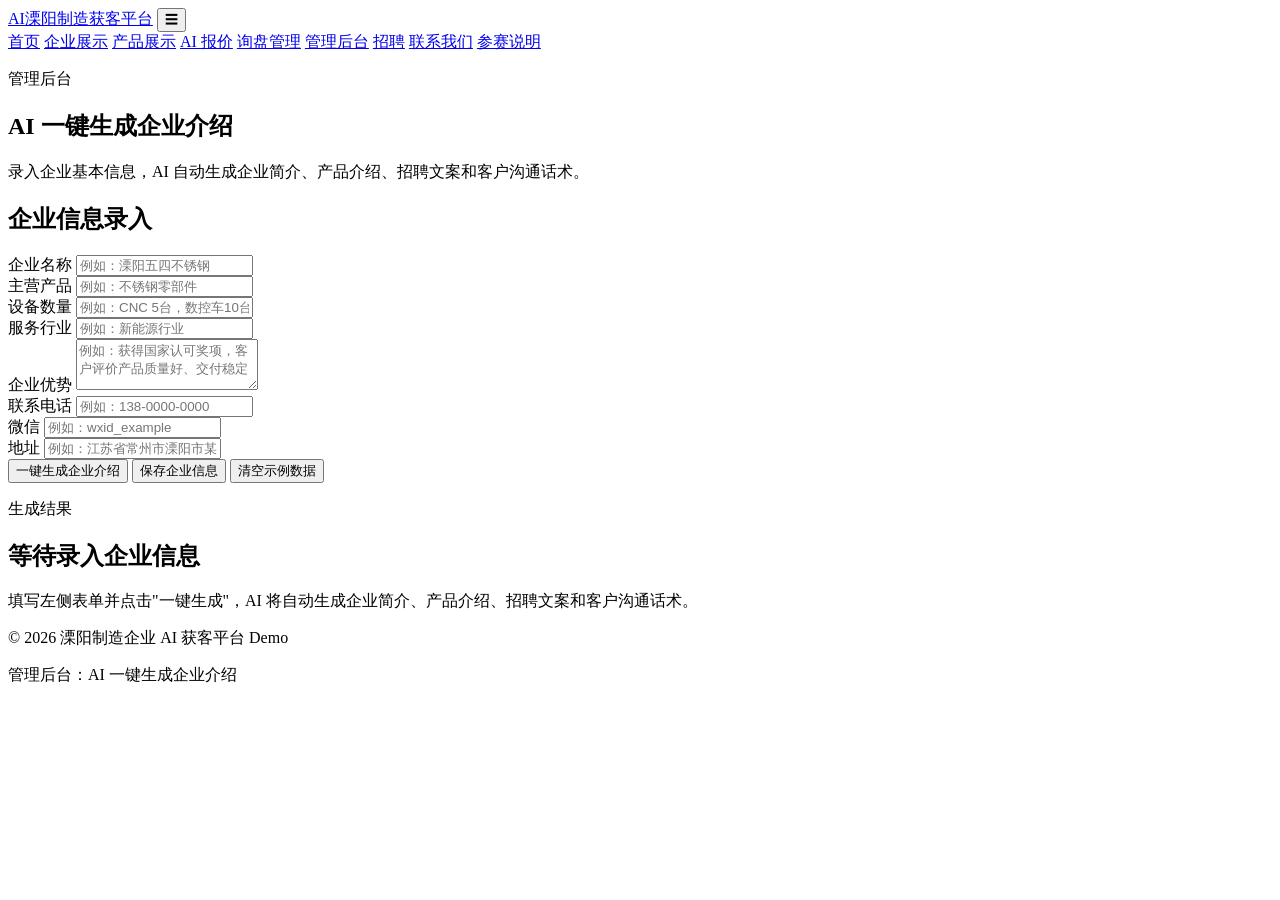
==== admin.html @ 5c90553e "Add files via upload" ====
<!DOCTYPE html>
<html lang="zh-CN">
<head>
  <meta charset="UTF-8">
  <meta name="viewport" content="width=device-width, initial-scale=1.0">
  <title>管理后台 | 溧阳制造企业 AI 获客平台</title>
  <link rel="stylesheet" href="css/style.css">
</head>
<body>
  <header class="site-header">
    <nav class="navbar">
      <a class="brand" href="index.html"><span class="brand-mark">AI</span><span>溧阳制造获客平台</span></a>
      <button class="nav-toggle" aria-label="打开导航">☰</button>
      <div class="nav-links">
        <a href="index.html">首页</a>
        <a href="enterprise.html">企业展示</a>
        <a href="products.html">产品展示</a>
        <a href="quote.html">AI 报价</a>
        <a href="leads.html">询盘管理</a>
        <a href="admin.html" class="active">管理后台</a>
        <a href="jobs.html">招聘</a>
        <a href="contact.html">联系我们</a>
        <a href="competition.html" class="nav-highlight">参赛说明</a>
      </div>
    </nav>
  </header>

  <main>
    <section class="page-hero">
      <p class="eyebrow">管理后台</p>
      <h1>AI 一键生成企业介绍</h1>
      <p>录入企业基本信息，AI 自动生成企业简介、产品介绍、招聘文案和客户沟通话术。</p>
    </section>

    <section class="section admin-section">
      <div class="admin-form-wrapper">
        <form class="admin-form" id="adminForm">
          <h2>企业信息录入</h2>
          <div class="form-row">
            <label for="companyName">企业名称</label>
            <input id="companyName" type="text" placeholder="例如：溧阳五四不锈钢" required>
          </div>
          <div class="form-row">
            <label for="mainProduct">主营产品</label>
            <input id="mainProduct" type="text" placeholder="例如：不锈钢零部件" required>
          </div>
          <div class="form-row">
            <label for="equipment">设备数量</label>
            <input id="equipment" type="text" placeholder="例如：CNC 5台，数控车10台" required>
          </div>
          <div class="form-row">
            <label for="serviceIndustry">服务行业</label>
            <input id="serviceIndustry" type="text" placeholder="例如：新能源行业" required>
          </div>
          <div class="form-row">
            <label for="advantages">企业优势</label>
            <textarea id="advantages" rows="3" placeholder="例如：获得国家认可奖项，客户评价产品质量好、交付稳定" required></textarea>
          </div>
          <div class="form-row">
            <label for="phone">联系电话</label>
            <input id="phone" type="text" placeholder="例如：138-0000-0000">
          </div>
          <div class="form-row">
            <label for="wechat">微信</label>
            <input id="wechat" type="text" placeholder="例如：wxid_example">
          </div>
          <div class="form-row">
            <label for="address">地址</label>
            <input id="address" type="text" placeholder="例如：江苏省常州市溧阳市某工业园区">
          </div>
          <div class="form-actions full">
            <button class="btn primary" type="submit">一键生成企业介绍</button>
            <button class="btn secondary" type="button" id="saveAdminData">保存企业信息</button>
            <button class="btn ghost" type="button" id="clearAdminData">清空示例数据</button>
          </div>
        </form>
      </div>

      <aside class="admin-result" id="adminResult">
        <p class="eyebrow">生成结果</p>
        <h2>等待录入企业信息</h2>
        <p>填写左侧表单并点击"一键生成"，AI 将自动生成企业简介、产品介绍、招聘文案和客户沟通话术。</p>
      </aside>
    </section>
  </main>

  <footer class="site-footer">
    <p>© 2026 溧阳制造企业 AI 获客平台 Demo</p>
    <p>管理后台：AI 一键生成企业介绍</p>
  </footer>

  <script src="js/app.js"></script>
</body>
</html>
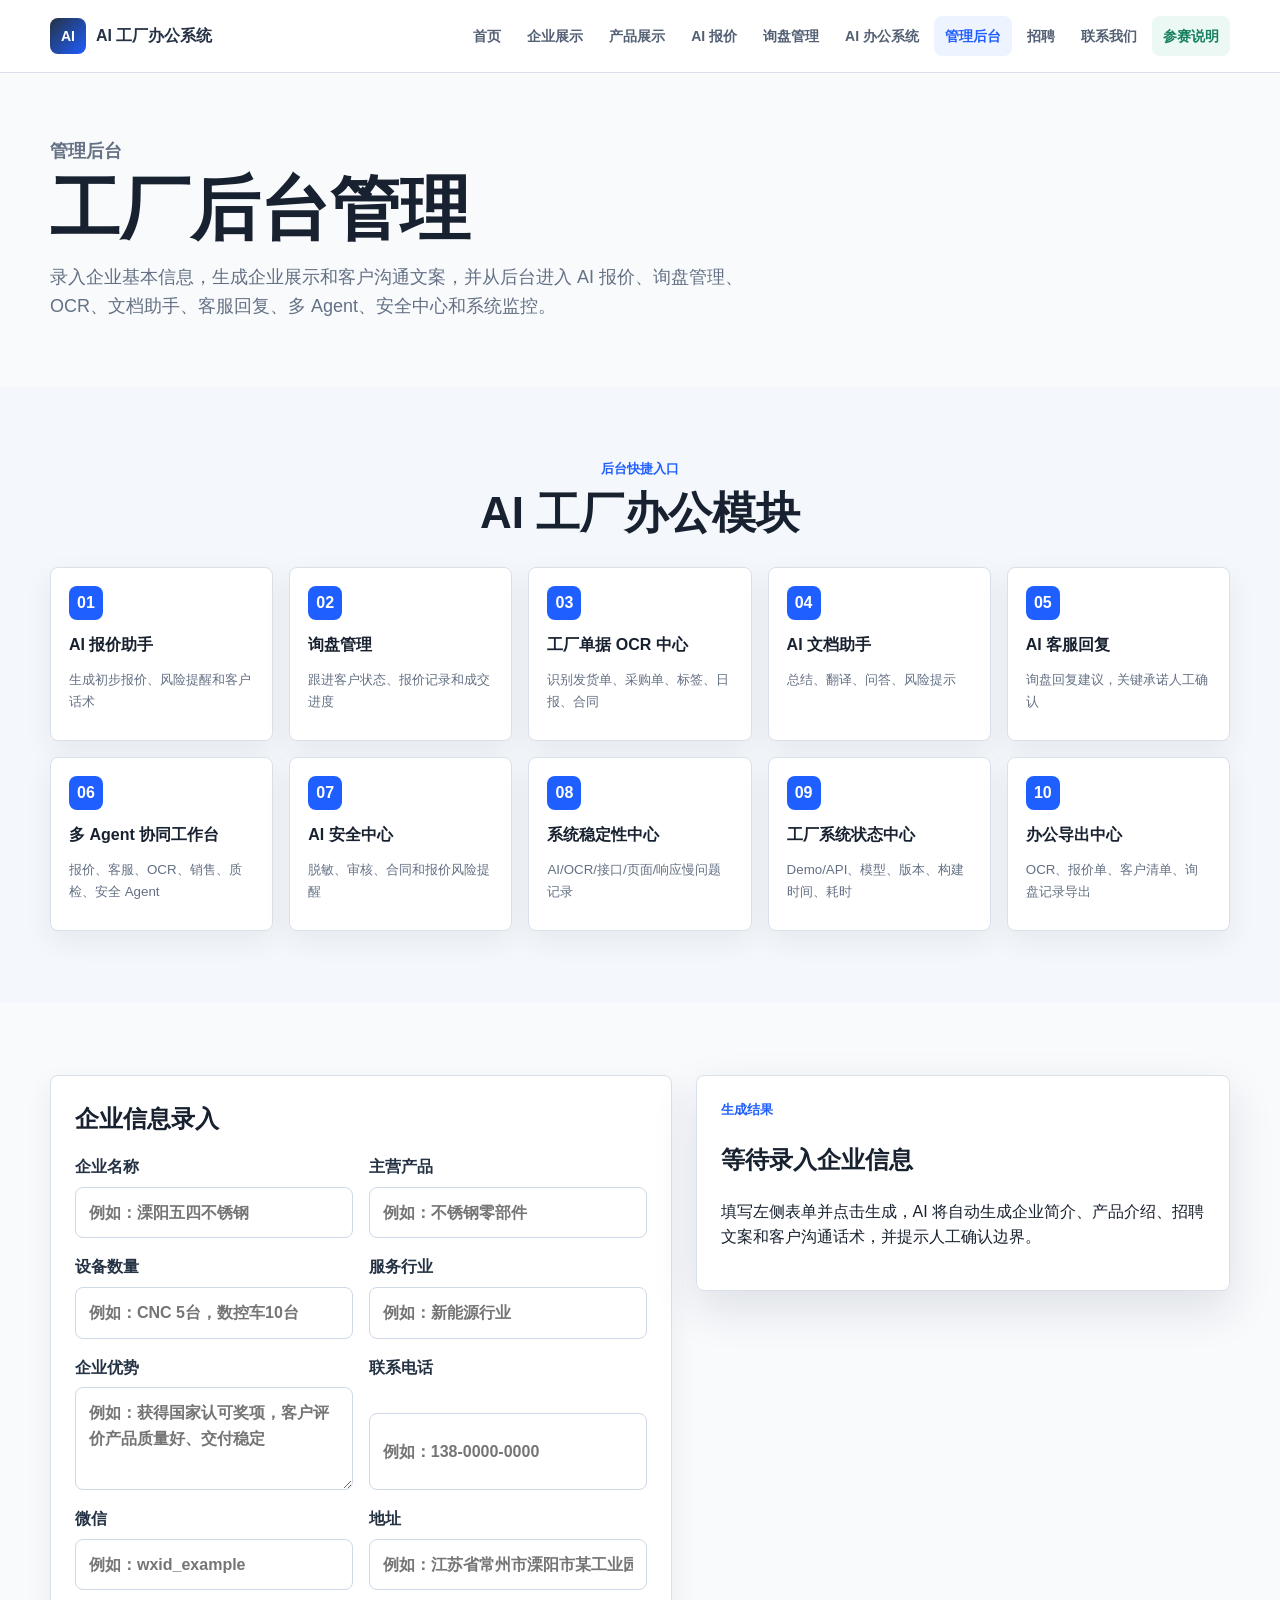
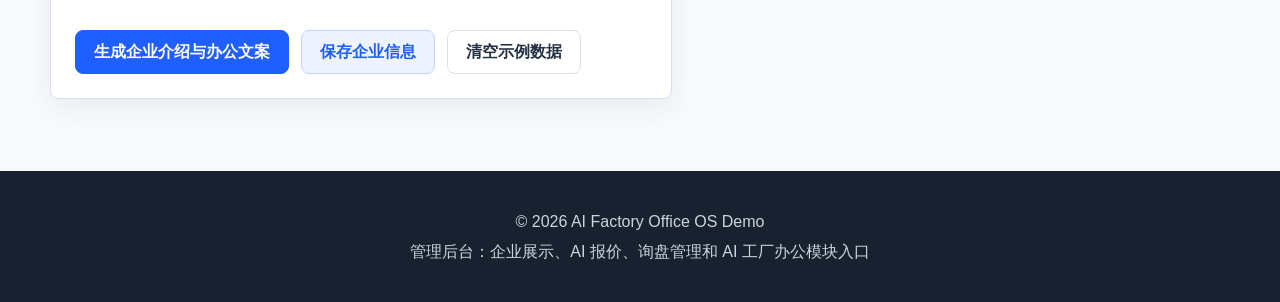
==== commit e8ffe2f4: "feat: integrate factory AI features into Liyang manufacturing platform" ====
--- a/admin.html
+++ b/admin.html
@@ -3,13 +3,14 @@
 <head>
   <meta charset="UTF-8">
   <meta name="viewport" content="width=device-width, initial-scale=1.0">
-  <title>管理后台 | 溧阳制造企业 AI 获客平台</title>
+  <link rel="icon" href="favicon.svg" type="image/svg+xml">
+  <title>管理后台 | AI 工厂办公系统</title>
   <link rel="stylesheet" href="css/style.css">
 </head>
 <body>
   <header class="site-header">
     <nav class="navbar">
-      <a class="brand" href="index.html"><span class="brand-mark">AI</span><span>溧阳制造获客平台</span></a>
+      <a class="brand" href="index.html"><span class="brand-mark">AI</span><span>AI 工厂办公系统</span></a>
       <button class="nav-toggle" aria-label="打开导航">☰</button>
       <div class="nav-links">
         <a href="index.html">首页</a>
@@ -17,6 +18,7 @@
         <a href="products.html">产品展示</a>
         <a href="quote.html">AI 报价</a>
         <a href="leads.html">询盘管理</a>
+        <a href="factory-office.html">AI 办公系统</a>
         <a href="admin.html" class="active">管理后台</a>
         <a href="jobs.html">招聘</a>
         <a href="contact.html">联系我们</a>
@@ -28,8 +30,27 @@
   <main>
     <section class="page-hero">
       <p class="eyebrow">管理后台</p>
-      <h1>AI 一键生成企业介绍</h1>
-      <p>录入企业基本信息，AI 自动生成企业简介、产品介绍、招聘文案和客户沟通话术。</p>
+      <h1>工厂后台管理</h1>
+      <p>录入企业基本信息，生成企业展示和客户沟通文案，并从后台进入 AI 报价、询盘管理、OCR、文档助手、客服回复、多 Agent、安全中心和系统监控。</p>
+    </section>
+
+    <section class="section compact-band" id="factoryOfficeEntrances">
+      <div class="section-heading">
+        <p class="eyebrow">后台快捷入口</p>
+        <h2>AI 工厂办公模块</h2>
+      </div>
+      <div class="module-grid">
+        <a href="quote.html" class="module-tile"><span>01</span><strong>AI 报价助手</strong><small>生成初步报价、风险提醒和客户话术</small></a>
+        <a href="leads.html" class="module-tile"><span>02</span><strong>询盘管理</strong><small>跟进客户状态、报价记录和成交进度</small></a>
+        <a href="factory-office.html#ocrCenter" class="module-tile"><span>03</span><strong>工厂单据 OCR 中心</strong><small>识别发货单、采购单、标签、日报、合同</small></a>
+        <a href="factory-office.html#docAssistant" class="module-tile"><span>04</span><strong>AI 文档助手</strong><small>总结、翻译、问答、风险提示</small></a>
+        <a href="factory-office.html#customerReply" class="module-tile"><span>05</span><strong>AI 客服回复</strong><small>询盘回复建议，关键承诺人工确认</small></a>
+        <a href="factory-office.html#agentDesk" class="module-tile"><span>06</span><strong>多 Agent 协同工作台</strong><small>报价、客服、OCR、销售、质检、安全 Agent</small></a>
+        <a href="factory-office.html#securityCenter" class="module-tile"><span>07</span><strong>AI 安全中心</strong><small>脱敏、审核、合同和报价风险提醒</small></a>
+        <a href="factory-office.html#stabilityCenter" class="module-tile"><span>08</span><strong>系统稳定性中心</strong><small>AI/OCR/接口/页面/响应慢问题记录</small></a>
+        <a href="factory-office.html#statusCenter" class="module-tile"><span>09</span><strong>工厂系统状态中心</strong><small>Demo/API、模型、版本、构建时间、耗时</small></a>
+        <a href="factory-office.html#exportCenter" class="module-tile"><span>10</span><strong>办公导出中心</strong><small>OCR、报价单、客户清单、询盘记录导出</small></a>
+      </div>
     </section>
 
     <section class="section admin-section">
@@ -69,7 +90,7 @@
             <input id="address" type="text" placeholder="例如：江苏省常州市溧阳市某工业园区">
           </div>
           <div class="form-actions full">
-            <button class="btn primary" type="submit">一键生成企业介绍</button>
+            <button class="btn primary" type="submit">生成企业介绍与办公文案</button>
             <button class="btn secondary" type="button" id="saveAdminData">保存企业信息</button>
             <button class="btn ghost" type="button" id="clearAdminData">清空示例数据</button>
           </div>
@@ -79,14 +100,14 @@
       <aside class="admin-result" id="adminResult">
         <p class="eyebrow">生成结果</p>
         <h2>等待录入企业信息</h2>
-        <p>填写左侧表单并点击"一键生成"，AI 将自动生成企业简介、产品介绍、招聘文案和客户沟通话术。</p>
+        <p>填写左侧表单并点击生成，AI 将自动生成企业简介、产品介绍、招聘文案和客户沟通话术，并提示人工确认边界。</p>
       </aside>
     </section>
   </main>
 
   <footer class="site-footer">
-    <p>© 2026 溧阳制造企业 AI 获客平台 Demo</p>
-    <p>管理后台：AI 一键生成企业介绍</p>
+    <p>© 2026 AI Factory Office OS Demo</p>
+    <p>管理后台：企业展示、AI 报价、询盘管理和 AI 工厂办公模块入口</p>
   </footer>
 
   <script src="js/app.js"></script>
--- a/css/style.css
+++ b/css/style.css
@@ -0,0 +1,1334 @@
+:root {
+  --ink: #18212f;
+  --muted: #647084;
+  --line: #d9e0ea;
+  --soft: #f4f7fb;
+  --panel: #ffffff;
+  --blue: #1f5eff;
+  --blue-dark: #1644bc;
+  --green: #167f5f;
+  --amber: #b46b00;
+  --red: #be3434;
+  --steel: #253244;
+  --shadow: 0 18px 45px rgba(30, 43, 64, 0.12);
+}
+
+* {
+  box-sizing: border-box;
+}
+
+html {
+  scroll-behavior: smooth;
+}
+
+body {
+  margin: 0;
+  color: var(--ink);
+  background: #f8fafc;
+  font-family: -apple-system, BlinkMacSystemFont, "Segoe UI", "PingFang SC", "Microsoft YaHei", sans-serif;
+  line-height: 1.6;
+}
+
+a {
+  color: inherit;
+  text-decoration: none;
+}
+
+button,
+input,
+select,
+textarea {
+  font: inherit;
+}
+
+button {
+  cursor: pointer;
+}
+
+.site-header {
+  position: sticky;
+  top: 0;
+  z-index: 20;
+  background: rgba(255, 255, 255, 0.94);
+  border-bottom: 1px solid var(--line);
+  backdrop-filter: blur(14px);
+}
+
+.navbar {
+  width: min(1180px, calc(100% - 32px));
+  min-height: 72px;
+  margin: 0 auto;
+  display: flex;
+  align-items: center;
+  justify-content: space-between;
+  gap: 20px;
+}
+
+.brand {
+  display: inline-flex;
+  align-items: center;
+  gap: 10px;
+  font-weight: 800;
+  color: var(--steel);
+  white-space: nowrap;
+}
+
+.brand-mark {
+  width: 36px;
+  height: 36px;
+  display: grid;
+  place-items: center;
+  color: #fff;
+  background: linear-gradient(135deg, var(--steel), var(--blue));
+  border-radius: 8px;
+  font-size: 14px;
+  letter-spacing: 0;
+}
+
+.nav-links {
+  display: flex;
+  align-items: center;
+  gap: 4px;
+  flex-wrap: wrap;
+  justify-content: flex-end;
+}
+
+.nav-links a {
+  padding: 9px 11px;
+  border-radius: 8px;
+  color: #536074;
+  font-size: 14px;
+  font-weight: 700;
+}
+
+.nav-links a:hover,
+.nav-links a.active {
+  color: var(--blue);
+  background: #eef4ff;
+}
+
+.nav-links .nav-highlight {
+  color: var(--green);
+  background: #ebf8f3;
+}
+
+.nav-toggle {
+  display: none;
+  width: 42px;
+  height: 42px;
+  border: 1px solid var(--line);
+  border-radius: 8px;
+  background: #fff;
+  color: var(--ink);
+}
+
+.hero,
+.page-hero {
+  width: min(1180px, calc(100% - 32px));
+  margin: 0 auto;
+}
+
+.hero {
+  min-height: 560px;
+  display: grid;
+  grid-template-columns: minmax(0, 1.08fr) minmax(320px, 0.72fr);
+  align-items: center;
+  gap: 40px;
+  padding: 64px 0 46px;
+}
+
+.office-hero {
+  min-height: 520px;
+}
+
+.hero-content h1,
+.page-hero h1 {
+  margin: 8px 0 18px;
+  font-size: clamp(38px, 6vw, 70px);
+  line-height: 1.02;
+  letter-spacing: 0;
+  max-width: 880px;
+}
+
+.hero-text,
+.page-hero p {
+  max-width: 720px;
+  color: var(--muted);
+  font-size: 18px;
+}
+
+.eyebrow {
+  margin: 0 0 8px;
+  color: var(--blue);
+  font-size: 13px;
+  font-weight: 900;
+  letter-spacing: 0;
+  text-transform: uppercase;
+}
+
+.hero-actions,
+.form-actions,
+.button-row {
+  display: flex;
+  align-items: center;
+  gap: 12px;
+  margin-top: 24px;
+}
+
+.button-row.wrap,
+.form-actions.full {
+  flex-wrap: wrap;
+}
+
+.btn,
+.primary,
+.secondary,
+.ghost {
+  display: inline-flex;
+  align-items: center;
+  justify-content: center;
+  min-height: 44px;
+  padding: 0 18px;
+  border-radius: 8px;
+  border: 1px solid transparent;
+  font-weight: 800;
+}
+
+.btn.primary,
+button.primary,
+.primary-btn {
+  color: #fff;
+  background: var(--blue);
+  border-color: var(--blue);
+}
+
+.btn.primary:hover,
+button.primary:hover {
+  background: var(--blue-dark);
+}
+
+.btn.secondary,
+button.secondary {
+  color: var(--blue);
+  background: #edf4ff;
+  border-color: #bfd3ff;
+}
+
+.btn.ghost,
+button.ghost {
+  color: var(--steel);
+  background: #fff;
+  border-color: var(--line);
+}
+
+.hero-panel,
+.machine-card,
+.system-panel {
+  border-radius: 8px;
+}
+
+.hero-panel {
+  background: linear-gradient(160deg, #1f2b3c, #314259);
+  color: #fff;
+  padding: 22px;
+  box-shadow: var(--shadow);
+}
+
+.machine-card {
+  min-height: 330px;
+  padding: 26px;
+  border: 1px solid rgba(255, 255, 255, 0.14);
+  background:
+    linear-gradient(90deg, rgba(255, 255, 255, 0.08) 1px, transparent 1px),
+    linear-gradient(0deg, rgba(255, 255, 255, 0.08) 1px, transparent 1px),
+    rgba(255, 255, 255, 0.08);
+  background-size: 28px 28px;
+}
+
+.machine-card p {
+  color: #c6d1e0;
+  margin-top: 10px;
+}
+
+.machine-card h3 {
+  margin: 8px 0 28px;
+  font-size: 26px;
+  line-height: 1.18;
+}
+
+.status-dot {
+  width: 13px;
+  height: 13px;
+  display: inline-block;
+  border-radius: 50%;
+  background: #34d399;
+  box-shadow: 0 0 0 7px rgba(52, 211, 153, 0.18);
+}
+
+.metric-grid,
+.status-stack,
+.status-grid,
+.cards,
+.role-cards,
+.module-grid,
+.agent-grid,
+.jobs-grid,
+.leads-stats,
+.roadmap-grid,
+.product-grid {
+  display: grid;
+  gap: 16px;
+}
+
+.metric-grid {
+  grid-template-columns: repeat(2, 1fr);
+}
+
+.metric-grid div,
+.status-stack div {
+  padding: 16px;
+  border-radius: 8px;
+  background: rgba(255, 255, 255, 0.1);
+  border: 1px solid rgba(255, 255, 255, 0.14);
+}
+
+.metric-grid strong,
+.status-stack strong {
+  display: block;
+  color: #fff;
+  font-size: 22px;
+  line-height: 1.2;
+}
+
+.metric-grid span,
+.status-stack span {
+  display: block;
+  color: #cbd5e1;
+  margin-top: 4px;
+  font-size: 13px;
+}
+
+.status-stack {
+  grid-template-columns: 1fr;
+}
+
+.mode-strip {
+  display: flex;
+  flex-wrap: wrap;
+  gap: 8px;
+  margin-top: 24px;
+}
+
+.mode-strip span,
+.tag,
+.lead-tag,
+.lead-status,
+.badge {
+  display: inline-flex;
+  align-items: center;
+  min-height: 28px;
+  padding: 4px 10px;
+  border-radius: 8px;
+  font-size: 12px;
+  font-weight: 800;
+}
+
+.mode-strip span,
+.badge {
+  color: var(--green);
+  background: #eaf8f2;
+  border: 1px solid #bfe8d8;
+}
+
+.section {
+  width: min(1180px, calc(100% - 32px));
+  margin: 0 auto;
+  padding: 72px 0;
+}
+
+.section.light,
+.compact-band {
+  width: 100%;
+  max-width: none;
+  padding-left: max(16px, calc((100% - 1180px) / 2));
+  padding-right: max(16px, calc((100% - 1180px) / 2));
+  background: var(--soft);
+}
+
+.section-heading {
+  max-width: 760px;
+  margin: 0 auto 30px;
+  text-align: center;
+}
+
+.section-heading.left {
+  margin-left: 0;
+  text-align: left;
+}
+
+.section-heading h2 {
+  margin: 0;
+  font-size: clamp(28px, 4vw, 44px);
+  line-height: 1.12;
+  letter-spacing: 0;
+}
+
+.section-heading p:not(.eyebrow) {
+  color: var(--muted);
+}
+
+.cards.three {
+  grid-template-columns: repeat(3, minmax(0, 1fr));
+}
+
+.cards.four {
+  grid-template-columns: repeat(4, minmax(0, 1fr));
+}
+
+.card,
+.role-card,
+.module-tile,
+.roadmap-card,
+.product-card,
+.job-card,
+.stat-card,
+.info-panel,
+.contact-card,
+.tool-panel,
+.tool-result,
+.agent-card,
+.status-card {
+  border: 1px solid var(--line);
+  border-radius: 8px;
+  background: var(--panel);
+  box-shadow: 0 10px 28px rgba(37, 50, 68, 0.07);
+}
+
+.card,
+.role-card,
+.roadmap-card,
+.job-card,
+.stat-card,
+.info-panel,
+.contact-card,
+.tool-panel,
+.tool-result,
+.agent-card,
+.status-card {
+  padding: 22px;
+}
+
+.card h3,
+.role-card h3,
+.agent-card h3,
+.status-card strong {
+  margin-top: 0;
+}
+
+.card p,
+.role-card p,
+.job-card p,
+.agent-card p,
+.roadmap-card p {
+  color: var(--muted);
+}
+
+.role-cards {
+  grid-template-columns: repeat(2, minmax(0, 1fr));
+}
+
+.role-card {
+  min-height: 230px;
+  display: flex;
+  flex-direction: column;
+  transition: transform 0.18s ease, box-shadow 0.18s ease;
+}
+
+.role-card:hover,
+.module-tile:hover {
+  transform: translateY(-3px);
+  box-shadow: var(--shadow);
+}
+
+.role-icon,
+.icon-box {
+  width: 44px;
+  height: 44px;
+  display: grid;
+  place-items: center;
+  border-radius: 8px;
+  color: #fff;
+  background: var(--steel);
+  font-weight: 900;
+}
+
+.role-btn {
+  margin-top: auto;
+  color: var(--blue);
+  font-weight: 900;
+}
+
+.demo-route {
+  display: grid;
+  grid-template-columns: repeat(6, 1fr);
+  gap: 12px;
+}
+
+.demo-route-step {
+  padding: 18px;
+  border: 1px solid var(--line);
+  border-radius: 8px;
+  background: #fff;
+}
+
+.demo-route-step span,
+.module-tile span,
+.roadmap-card span,
+.agent-card span {
+  display: inline-flex;
+  width: 34px;
+  height: 34px;
+  align-items: center;
+  justify-content: center;
+  border-radius: 8px;
+  color: #fff;
+  background: var(--blue);
+  font-weight: 900;
+}
+
+.demo-route-step strong,
+.demo-route-step small {
+  display: block;
+}
+
+.demo-route-step small {
+  color: var(--muted);
+  margin-top: 4px;
+}
+
+.dark-band {
+  width: 100%;
+  max-width: none;
+  padding-left: max(16px, calc((100% - 1180px) / 2));
+  padding-right: max(16px, calc((100% - 1180px) / 2));
+  color: #fff;
+  background: #253244;
+}
+
+.dark-band .section-heading p,
+.dark-band p {
+  color: #cbd5e1;
+}
+
+.flow-steps {
+  display: grid;
+  grid-template-columns: 1fr auto 1fr auto 1fr auto 1fr auto 1fr;
+  gap: 10px;
+  align-items: stretch;
+}
+
+.flow-step {
+  padding: 18px;
+  border-radius: 8px;
+  background: rgba(255, 255, 255, 0.08);
+  border: 1px solid rgba(255, 255, 255, 0.14);
+}
+
+.flow-icon {
+  width: 34px;
+  height: 34px;
+  display: grid;
+  place-items: center;
+  border-radius: 8px;
+  color: var(--steel);
+  background: #fff;
+  font-weight: 900;
+}
+
+.flow-arrow {
+  display: grid;
+  place-items: center;
+  color: #94a3b8;
+  font-size: 24px;
+}
+
+.liyang-features {
+  display: grid;
+  grid-template-columns: repeat(4, 1fr);
+  gap: 12px;
+  margin-top: 22px;
+}
+
+.liyang-feature {
+  padding: 18px;
+  border-radius: 8px;
+  background: #eef4ff;
+}
+
+.split,
+.company-layout,
+.contact-layout,
+.tool-layout,
+.security-layout {
+  display: grid;
+  grid-template-columns: minmax(0, 1fr) minmax(300px, 0.78fr);
+  gap: 24px;
+  align-items: start;
+}
+
+.process-list {
+  display: grid;
+  gap: 10px;
+}
+
+.process-list div,
+.equipment-row,
+.contact-item {
+  display: flex;
+  justify-content: space-between;
+  gap: 16px;
+  padding: 14px;
+  border-radius: 8px;
+  background: #fff;
+  border: 1px solid var(--line);
+}
+
+.process-list span {
+  width: 28px;
+  height: 28px;
+  display: inline-grid;
+  place-items: center;
+  margin-right: 10px;
+  border-radius: 8px;
+  color: #fff;
+  background: var(--green);
+  font-weight: 900;
+}
+
+.roadmap-grid {
+  grid-template-columns: repeat(4, minmax(0, 1fr));
+}
+
+.roadmap-card.wide {
+  grid-column: span 2;
+}
+
+.core-summary {
+  padding: 28px;
+  border: 1px solid var(--line);
+  border-radius: 8px;
+  background: #fff;
+  box-shadow: var(--shadow);
+  margin-bottom: 42px;
+}
+
+.core-summary h2 {
+  margin: 0 0 12px;
+  font-size: clamp(26px, 4vw, 42px);
+  line-height: 1.14;
+}
+
+.core-summary p:not(.eyebrow) {
+  color: var(--muted);
+}
+
+.pain-points {
+  margin-bottom: 42px;
+}
+
+.pain-grid,
+.competition-grid {
+  display: grid;
+  gap: 16px;
+}
+
+.pain-grid {
+  grid-template-columns: repeat(5, minmax(0, 1fr));
+}
+
+.pain-card,
+.competition-card {
+  border: 1px solid var(--line);
+  border-radius: 8px;
+  background: #fff;
+  box-shadow: 0 10px 28px rgba(37, 50, 68, 0.07);
+}
+
+.pain-card {
+  min-height: 130px;
+  display: grid;
+  align-content: start;
+  gap: 12px;
+  padding: 18px;
+}
+
+.pain-card span {
+  width: 34px;
+  height: 34px;
+  display: grid;
+  place-items: center;
+  border-radius: 8px;
+  color: #fff;
+  background: var(--red);
+  font-weight: 900;
+}
+
+.competition-grid {
+  grid-template-columns: repeat(2, minmax(0, 1fr));
+}
+
+.competition-card {
+  padding: 24px;
+}
+
+.competition-icon {
+  width: 44px;
+  height: 44px;
+  display: grid;
+  place-items: center;
+  border-radius: 8px;
+  background: #edf4ff;
+  color: var(--blue);
+  font-weight: 900;
+}
+
+.competition-card h2 {
+  margin: 16px 0;
+}
+
+.competition-content h3 {
+  margin: 18px 0 6px;
+}
+
+.competition-content p {
+  margin: 0;
+  color: var(--muted);
+}
+
+.page-hero {
+  padding: 64px 0 48px;
+}
+
+.page-hero.factory-bg {
+  width: 100%;
+  max-width: none;
+  padding-left: max(16px, calc((100% - 1180px) / 2));
+  padding-right: max(16px, calc((100% - 1180px) / 2));
+  background: linear-gradient(135deg, #f2f6fb, #e9f4ef);
+}
+
+.company-main {
+  font-size: 17px;
+}
+
+.product-grid {
+  grid-template-columns: 1fr;
+}
+
+.product-card {
+  display: grid;
+  grid-template-columns: 240px minmax(0, 1fr);
+  overflow: hidden;
+}
+
+.product-body {
+  padding: 26px;
+}
+
+.product-visual {
+  min-height: 230px;
+  background:
+    linear-gradient(135deg, rgba(31, 94, 255, 0.16), rgba(22, 127, 95, 0.18)),
+    repeating-linear-gradient(45deg, rgba(37, 50, 68, 0.08) 0 8px, transparent 8px 18px);
+}
+
+.product-visual.cnc {
+  background:
+    linear-gradient(135deg, rgba(180, 107, 0, 0.18), rgba(31, 94, 255, 0.12)),
+    repeating-linear-gradient(90deg, rgba(37, 50, 68, 0.09) 0 6px, transparent 6px 18px);
+}
+
+.product-visual.lathe {
+  background:
+    linear-gradient(135deg, rgba(22, 127, 95, 0.2), rgba(190, 52, 52, 0.12)),
+    radial-gradient(circle at 45% 45%, rgba(255, 255, 255, 0.8), transparent 22%);
+}
+
+.clean-list {
+  margin: 12px 0 0;
+  padding-left: 18px;
+  color: var(--muted);
+}
+
+.tag {
+  color: var(--green);
+  background: #eaf8f2;
+}
+
+.cta-strip {
+  display: flex;
+  align-items: center;
+  justify-content: space-between;
+  gap: 24px;
+}
+
+.jobs-grid {
+  grid-template-columns: repeat(3, 1fr);
+}
+
+.job-top {
+  display: flex;
+  align-items: start;
+  justify-content: space-between;
+  gap: 12px;
+}
+
+.job-top span {
+  padding: 4px 8px;
+  border-radius: 8px;
+  color: var(--amber);
+  background: #fff4df;
+  font-size: 12px;
+  font-weight: 900;
+}
+
+.contact-layout {
+  grid-template-columns: minmax(320px, 0.7fr) minmax(0, 1fr);
+}
+
+.map-placeholder {
+  min-height: 320px;
+  display: grid;
+  place-items: center;
+  padding: 28px;
+  border-radius: 8px;
+  background:
+    linear-gradient(135deg, rgba(31, 94, 255, 0.12), rgba(22, 127, 95, 0.12)),
+    linear-gradient(90deg, rgba(37, 50, 68, 0.08) 1px, transparent 1px),
+    linear-gradient(0deg, rgba(37, 50, 68, 0.08) 1px, transparent 1px);
+  background-size: auto, 34px 34px, 34px 34px;
+  border: 1px solid var(--line);
+}
+
+form {
+  margin: 0;
+}
+
+.admin-section,
+.quote-section {
+  display: grid;
+  grid-template-columns: minmax(0, 1fr) minmax(320px, 0.86fr);
+  gap: 24px;
+  align-items: start;
+}
+
+.admin-form,
+.quote-form {
+  display: grid;
+  grid-template-columns: repeat(2, minmax(0, 1fr));
+  gap: 16px;
+  padding: 24px;
+  border: 1px solid var(--line);
+  border-radius: 8px;
+  background: #fff;
+  box-shadow: 0 10px 28px rgba(37, 50, 68, 0.07);
+}
+
+.admin-form h2 {
+  grid-column: 1 / -1;
+  margin: 0;
+}
+
+.form-row,
+.tool-panel label {
+  display: grid;
+  gap: 7px;
+  color: var(--steel);
+  font-weight: 800;
+}
+
+.form-row.full,
+.form-actions.full {
+  grid-column: 1 / -1;
+}
+
+input,
+select,
+textarea {
+  width: 100%;
+  border: 1px solid #cfd8e6;
+  border-radius: 8px;
+  padding: 12px 13px;
+  color: var(--ink);
+  background: #fff;
+  outline: none;
+}
+
+textarea {
+  resize: vertical;
+}
+
+input:focus,
+select:focus,
+textarea:focus {
+  border-color: var(--blue);
+  box-shadow: 0 0 0 3px rgba(31, 94, 255, 0.12);
+}
+
+.admin-result,
+.quote-result {
+  position: sticky;
+  top: 94px;
+  padding: 24px;
+  border: 1px solid var(--line);
+  border-radius: 8px;
+  background: #fff;
+  box-shadow: var(--shadow);
+}
+
+.leads-stats {
+  grid-template-columns: repeat(4, 1fr);
+  margin-bottom: 22px;
+}
+
+.stat-card strong {
+  display: block;
+  font-size: 32px;
+  line-height: 1.1;
+}
+
+.stat-card span {
+  color: var(--muted);
+}
+
+.leads-table-wrapper {
+  overflow-x: auto;
+  border: 1px solid var(--line);
+  border-radius: 8px;
+  background: #fff;
+}
+
+.leads-table {
+  width: 100%;
+  min-width: 760px;
+  border-collapse: collapse;
+}
+
+.leads-table th,
+.leads-table td {
+  padding: 14px;
+  text-align: left;
+  border-bottom: 1px solid var(--line);
+}
+
+.leads-table th {
+  color: var(--steel);
+  background: #f3f6fa;
+}
+
+.lead-tag.tag-quote,
+.lead-status.status-quoted {
+  color: var(--blue);
+  background: #edf4ff;
+}
+
+.lead-tag.tag-high {
+  color: var(--amber);
+  background: #fff4df;
+}
+
+.lead-status.status-pending {
+  color: var(--amber);
+  background: #fff4df;
+}
+
+.lead-status.status-won {
+  color: var(--green);
+  background: #eaf8f2;
+}
+
+.btn-small {
+  min-height: 34px;
+  padding: 0 12px;
+  color: var(--blue);
+  background: #edf4ff;
+  border: 1px solid #bfd3ff;
+  border-radius: 8px;
+  font-weight: 800;
+}
+
+.module-grid {
+  grid-template-columns: repeat(5, minmax(0, 1fr));
+}
+
+.module-tile {
+  min-height: 174px;
+  display: flex;
+  flex-direction: column;
+  gap: 12px;
+  padding: 18px;
+}
+
+.module-tile small {
+  color: var(--muted);
+}
+
+.human-check {
+  display: flex;
+  align-items: center;
+  justify-content: space-between;
+  gap: 20px;
+  padding: 18px 20px;
+  border: 1px solid #f2d390;
+  border-radius: 8px;
+  color: #714700;
+  background: #fff7e6;
+}
+
+.factory-module {
+  scroll-margin-top: 92px;
+}
+
+.tool-panel,
+.tool-result {
+  display: grid;
+  gap: 14px;
+}
+
+.tool-result {
+  min-height: 220px;
+  color: var(--steel);
+}
+
+.tool-result.wide {
+  margin-top: 18px;
+  min-height: auto;
+}
+
+.tool-result pre,
+.quote-result pre,
+.admin-result pre {
+  white-space: pre-wrap;
+  word-break: break-word;
+  margin: 0;
+  padding: 14px;
+  border-radius: 8px;
+  background: #f4f7fb;
+  color: var(--steel);
+  border: 1px solid var(--line);
+}
+
+.ai-note,
+.risk-note {
+  padding: 12px;
+  border-radius: 8px;
+  border: 1px solid #f2d390;
+  background: #fff7e6;
+  color: #714700;
+  font-weight: 800;
+}
+
+.chat-demo {
+  display: grid;
+  gap: 14px;
+}
+
+.prompt-chips {
+  display: flex;
+  flex-wrap: wrap;
+  gap: 10px;
+}
+
+.prompt-chips button {
+  min-height: 38px;
+  padding: 0 13px;
+  border: 1px solid var(--line);
+  border-radius: 8px;
+  background: #fff;
+  color: var(--steel);
+  font-weight: 800;
+}
+
+.chat-box {
+  display: grid;
+  grid-template-columns: minmax(0, 1fr) auto;
+  gap: 12px;
+  align-items: end;
+}
+
+.chat-result {
+  display: grid;
+  gap: 10px;
+  padding: 16px;
+  border: 1px solid var(--line);
+  border-radius: 8px;
+  background: #fff;
+}
+
+.message {
+  max-width: 860px;
+  padding: 13px 15px;
+  border-radius: 8px;
+  background: #eef4ff;
+  color: var(--steel);
+}
+
+.message.user {
+  margin-left: auto;
+  color: #fff;
+  background: var(--blue);
+}
+
+.agent-grid {
+  grid-template-columns: repeat(3, minmax(0, 1fr));
+}
+
+.agent-card {
+  display: grid;
+  gap: 10px;
+}
+
+.agent-card span {
+  background: var(--green);
+}
+
+.security-layout {
+  grid-template-columns: minmax(0, 1fr) minmax(320px, 0.82fr);
+}
+
+.log-strip {
+  margin-top: 14px;
+  padding: 14px;
+  border: 1px solid var(--line);
+  border-radius: 8px;
+  background: #fff;
+  color: var(--muted);
+}
+
+.export-center {
+  display: grid;
+  gap: 16px;
+}
+
+.export-options {
+  display: grid;
+  grid-template-columns: repeat(4, minmax(0, 1fr));
+  gap: 12px;
+}
+
+.export-options label {
+  padding: 14px;
+  border: 1px solid var(--line);
+  border-radius: 8px;
+  background: #fff;
+  font-weight: 800;
+}
+
+.stability-board {
+  display: grid;
+  gap: 12px;
+}
+
+.bug-row {
+  display: grid;
+  grid-template-columns: 170px minmax(0, 1fr) 96px auto;
+  gap: 14px;
+  align-items: center;
+  padding: 16px;
+  border: 1px solid var(--line);
+  border-radius: 8px;
+  background: #fff;
+}
+
+.bug-row em {
+  display: inline-flex;
+  justify-content: center;
+  padding: 5px 8px;
+  border-radius: 8px;
+  color: var(--amber);
+  background: #fff4df;
+  font-style: normal;
+  font-weight: 900;
+}
+
+.bug-row[data-status="已解决"] em {
+  color: var(--green);
+  background: #eaf8f2;
+}
+
+.bug-row[data-status="已忽略"] em {
+  color: var(--muted);
+  background: #eef2f6;
+}
+
+.status-grid {
+  grid-template-columns: repeat(4, minmax(0, 1fr));
+}
+
+.status-card {
+  min-height: 130px;
+}
+
+.status-card span,
+.status-card small {
+  display: block;
+  color: var(--muted);
+}
+
+.status-card strong {
+  display: block;
+  margin: 10px 0 6px;
+  font-size: 22px;
+  color: var(--steel);
+}
+
+.site-footer {
+  padding: 34px 16px;
+  color: #cbd5e1;
+  background: #18212f;
+  text-align: center;
+}
+
+.site-footer p {
+  margin: 4px 0;
+}
+
+@media (max-width: 1040px) {
+  .hero,
+  .admin-section,
+  .quote-section,
+  .split,
+  .company-layout,
+  .contact-layout,
+  .tool-layout,
+  .security-layout {
+    grid-template-columns: 1fr;
+  }
+
+  .hero {
+    min-height: auto;
+  }
+
+  .cards.four,
+  .module-grid,
+  .roadmap-grid,
+  .status-grid,
+  .liyang-features {
+    grid-template-columns: repeat(2, minmax(0, 1fr));
+  }
+
+  .demo-route,
+  .flow-steps,
+  .agent-grid,
+  .jobs-grid,
+  .pain-grid,
+  .competition-grid {
+    grid-template-columns: repeat(2, minmax(0, 1fr));
+  }
+
+  .flow-arrow {
+    display: none;
+  }
+
+  .admin-result,
+  .quote-result {
+    position: static;
+  }
+}
+
+@media (max-width: 760px) {
+  .navbar {
+    min-height: 64px;
+  }
+
+  .nav-toggle {
+    display: inline-grid;
+    place-items: center;
+  }
+
+  .nav-links {
+    position: absolute;
+    left: 16px;
+    right: 16px;
+    top: 64px;
+    display: none;
+    padding: 12px;
+    border: 1px solid var(--line);
+    border-radius: 8px;
+    background: #fff;
+    box-shadow: var(--shadow);
+  }
+
+  .nav-links.open {
+    display: grid;
+    grid-template-columns: 1fr 1fr;
+  }
+
+  .hero {
+    padding-top: 42px;
+    gap: 24px;
+  }
+
+  .hero-content h1,
+  .page-hero h1 {
+    font-size: 40px;
+  }
+
+  .hero-actions,
+  .cta-strip,
+  .human-check,
+  .chat-box {
+    align-items: stretch;
+    flex-direction: column;
+    grid-template-columns: 1fr;
+  }
+
+  .btn,
+  .btn-small {
+    width: 100%;
+  }
+
+  .role-cards,
+  .cards.three,
+  .cards.four,
+  .module-grid,
+  .roadmap-grid,
+  .status-grid,
+  .liyang-features,
+  .demo-route,
+  .flow-steps,
+  .agent-grid,
+  .jobs-grid,
+  .pain-grid,
+  .competition-grid,
+  .leads-stats,
+  .export-options,
+  .admin-form,
+  .quote-form {
+    grid-template-columns: 1fr;
+  }
+
+  .roadmap-card.wide {
+    grid-column: auto;
+  }
+
+  .product-card {
+    grid-template-columns: 1fr;
+  }
+
+  .product-visual {
+    min-height: 170px;
+  }
+
+  .bug-row {
+    grid-template-columns: 1fr;
+  }
+
+  .section,
+  .section.light,
+  .dark-band,
+  .compact-band {
+    padding-top: 48px;
+    padding-bottom: 48px;
+  }
+}
